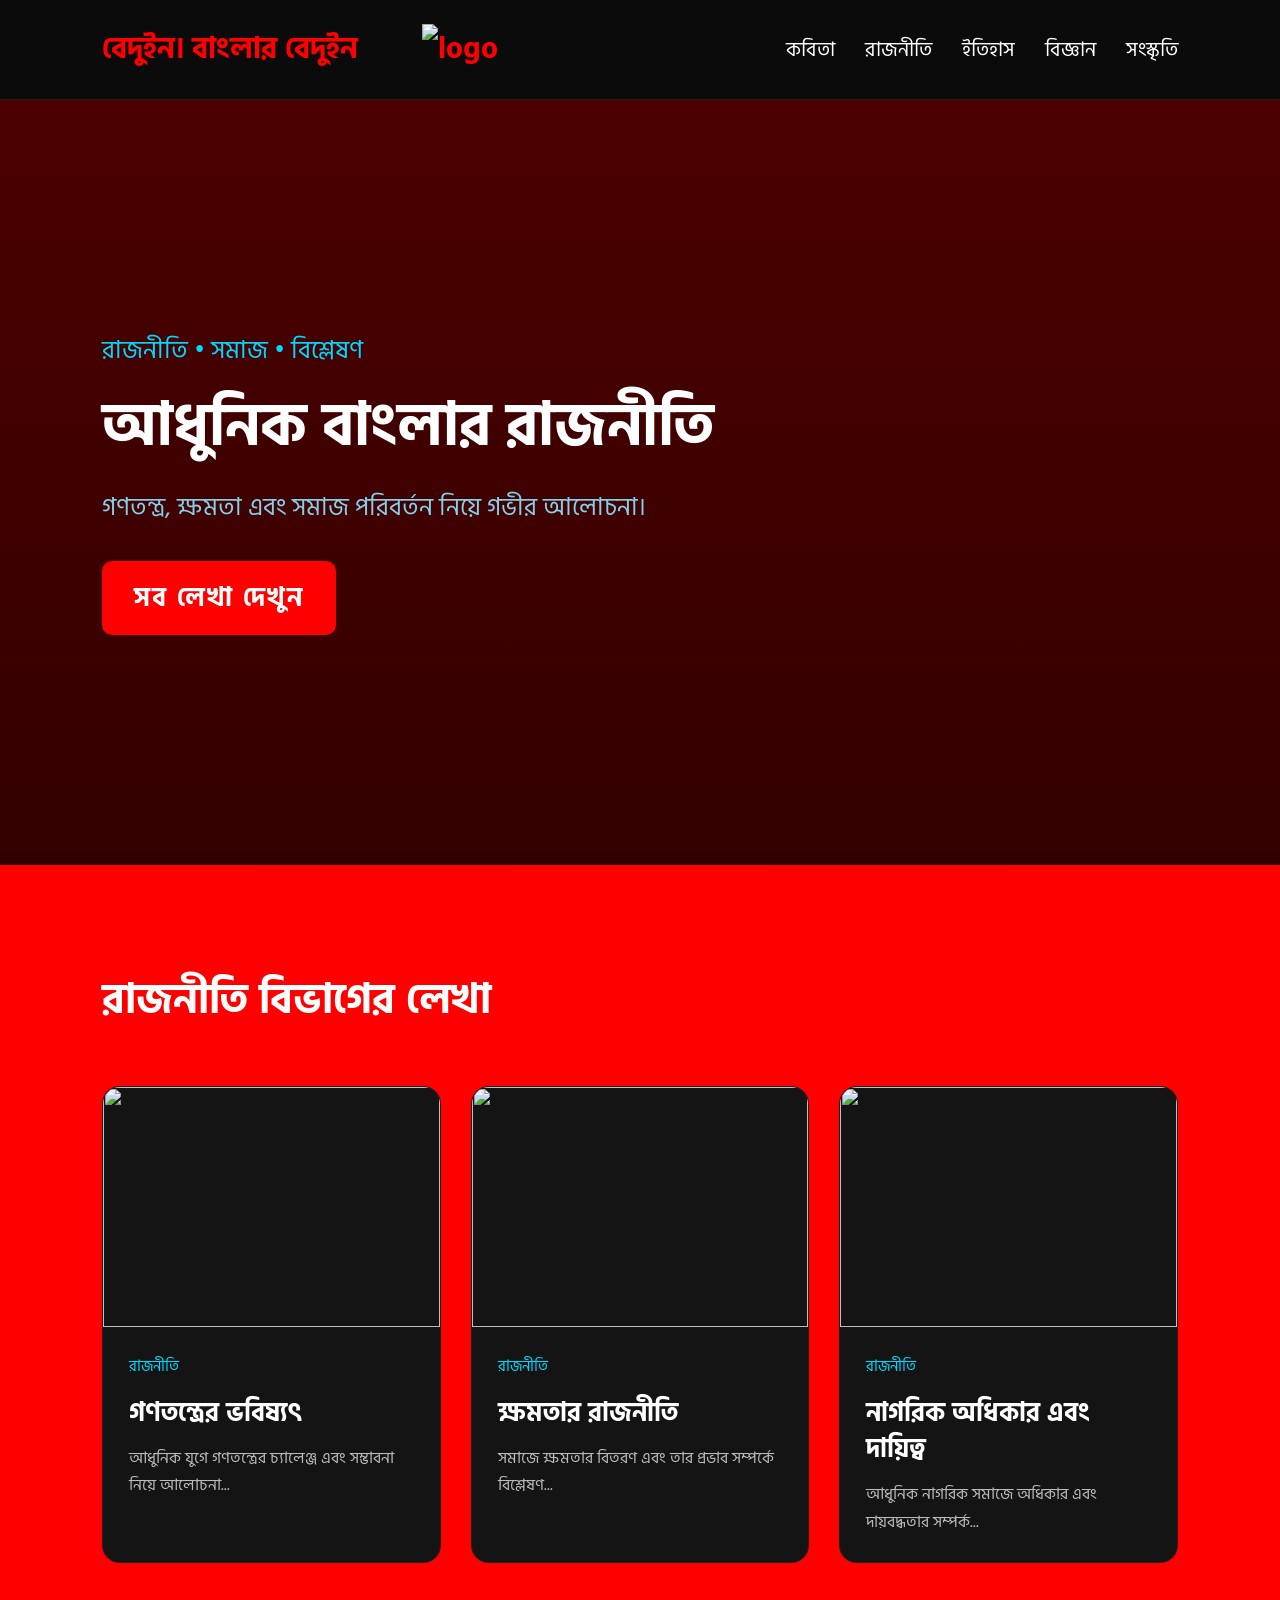
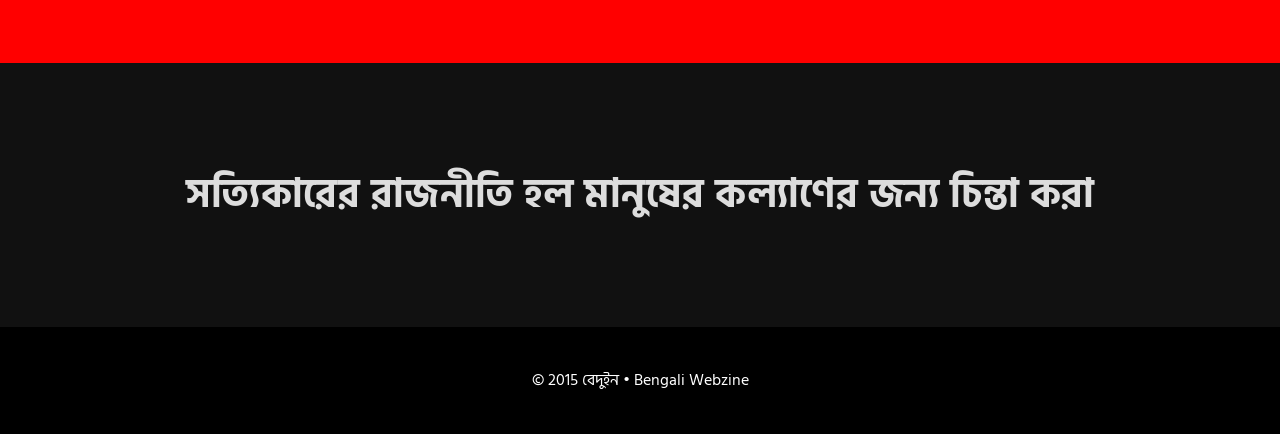
==== polity.html @ a31466f6 "Add polity.html for politics section This file contains the HTML structure for the politics section " ====
<!DOCTYPE html>
<html lang="bn">

<head>
  <meta charset="UTF-8">
  <meta name="viewport" content="width=device-width, initial-scale=1.0">
  <title>রাজনীতি | বেদুইন</title>
  <link rel="preconnect" href="https://fonts.googleapis.com">
  <link rel="preconnect" href="https://fonts.gstatic.com" crossorigin>
  <link href="https://fonts.googleapis.com/css2?family=Hind+Siliguri:wght@400;500;600;700&display=swap" rel="stylesheet">
  <link rel="stylesheet" href="style.css">
</head>

<body>

  <!-- NAVBAR (index.html এর মতোই) -->
  <header>
    <nav class="navbar">
      <div class="logo">বেদুইন। বাংলার বেদুইন </div>
      <div class="logo">
        <img src="https://i.ibb.co/3Y8QFjqq/logo-12.png" alt="logo">
      </div>
      <ul class="nav-links">
        <li><a href="index.html">কবিতা</a></li>
        <li><a href="politics.html">রাজনীতি</a></li>
        <li><a href="history.html">ইতিহাস</a></li>
        <li><a href="science.html">বিজ্ঞান</a></li>
        <li><a href="culture.html">সংস্কৃতি</a></li>
      </ul>
    </nav>
  </header>

  <!-- HERO SECTION (শুধু Title বদলাবেন) -->
  <section class="hero">
    <div class="hero-content">
      <p class="hero-tag">রাজনীতি • সমাজ • বিশ্লেষণ</p>
      <h1>আধুনিক বাংলার রাজনীতি</h1>
      <p class="hero-text">
        গণতন্ত্র, ক্ষমতা এবং সমাজ পরিবর্তন নিয়ে গভীর আলোচনা।
      </p>
      <button class="kalpurush-btn">সব লেখা দেখুন</button>
    </div>
  </section>

  <!-- FEATURED ARTICLES (শুধু category এবং content বদলাবেন) -->
  <section class="featured-section">
    <div class="section-title">
      <h2>রাজনীতি বিভাগের লেখা</h2>
    </div>

    <div class="article-grid">

      <article class="card">
        <img src="https://images.unsplash.com/photo-1504711434969-e33886168f5c?q=80&w=1200&auto=format&fit=crop" alt="">
        <div class="card-content">
          <span class="category">রাজনীতি</span>
          <h3>গণতন্ত্রের ভবিষ্যৎ</h3>
          <p>আধুনিক যুগে গণতন্ত্রের চ্যালেঞ্জ এবং সম্ভাবনা নিয়ে আলোচনা...</p>
        </div>
      </article>

      <article class="card">
        <img src="https://images.unsplash.com/photo-1517048676732-d65bc937f952?q=80&w=1200&auto=format&fit=crop" alt="">
        <div class="card-content">
          <span class="category">রাজনীতি</span>
          <h3>ক্ষমতার রাজনীতি</h3>
          <p>সমাজে ক্ষমতার বিতরণ এবং তার প্রভাব সম্পর্কে বিশ্লেষণ...</p>
        </div>
      </article>

      <article class="card">
        <img src="https://images.unsplash.com/photo-1498050108023-c5249f4df085?q=80&w=1200&auto=format&fit=crop" alt="">
        <div class="card-content">
          <span class="category">রাজনীতি</span>
          <h3>নাগরিক অধিকার এবং দায়িত্ব</h3>
          <p>আধুনিক নাগরিক সমাজে অধিকার এবং দায়বদ্ধতার সম্পর্ক...</p>
        </div>
      </article>

    </div>
  </section>

  <!-- QUOTE SECTION -->
  <section class="quote-section">
    <blockquote>
      সত্যিকারের রাজনীতি হল মানুষের কল্যাণের জন্য চিন্তা করা
    </blockquote>
  </section>

  <!-- FOOTER -->
  <footer>
    <p>© 2015 বেদুইন • Bengali Webzine</p>
  </footer>

</body>

</html>
---- style.css ----
*{
  margin:0;
  padding:0;
  box-sizing:border-box;
}

body{
  background:red;
  color:white;
  font-family:'Hind Siliguri', sans-serif;
  line-height:1.7;
}

img{
  width:100%;
  display:block;
}

/* NAVBAR */

.navbar{
  display:flex;
  justify-content:space-between;
  align-items:center;
  padding:24px 8%;
  border-bottom:1px solid rgba(255,255,255,0.08);
  background:#0b0b0b;
  position:sticky;
  top:0;
  z-index:100;
}

.logo{
  display:flex;
  align-items:center;
  font-size:30px;
  font-weight:700;
  color:red;
}

.logo img{
  width:300px;
  height:auto;
  object-fit:contain;
  transition:0.3s;
}

.logo img:hover{
  transform:scale(1.05);
}

.nav-links{
  display:flex;
  list-style:none;
  gap:30px;
}

.nav-links a{
  text-decoration:none;
  color:white;
  transition:0.3s
  font-size:30px;
  transition:0.3s;
  font-size:20px;
}

.nav-links a:hover{
  color:#00d9ff;
}


/* HERO SECTION */

.hero{
  min-height:85vh;
  display:flex;
  align-items:center;
  padding:80px 8%;

  background:
  linear-gradient(rgba(0,0,0,0.7), rgba(0,0,0,0.8)),
  url('https://images.unsplash.com/photo-1495020689067-958852a7765e?q=80&w=1600&auto=format&fit=crop');

  background-size:cover;
  background-position:center;
}

.hero-content{
  max-width:760px;
}

.hero-tag{
  color:#00d9ff;
  margin-bottom:18px;
  font-size:25px;
}

.hero h1{
  font-size:60px;
  line-height:1.2;
  margin-bottom:24px;
}

.hero-text{
  font-size:25px;
  color:#87CEEB;
  margin-bottom:32px;
  font-style:normal;
}

/* BUTTON FONT ONLY KALPURUSH */

.kalpurush-btn{
  padding:16px 32px;
  border:none;
  background:red;
  color:white;
  font-size:26px;
  font-weight:900;
  border-radius:10px;
  cursor:pointer;
  transition:0.3s;

  font-family:'Hind Siliguri', sans-serif;
  font-weight:bold;
  font-style:normal;
  text-transform:uppercase;
  letter-spacing:2px;
}

.kalpurush-btn:hover{
  background:#ff3333;
  box-shadow:0 0 25px rgba(135,206,235,0.5), 0 0 15px rgba(255,255,0,0.3);
  transform:scale(1.05);
}


/* FEATURED SECTION */

.featured-section{
  padding:100px 8%;
}

.section-title h2{
  font-size:42px;
  margin-bottom:50px;
}

.article-grid{
  display:grid;
  grid-template-columns:repeat(auto-fit,minmax(300px,1fr));
  gap:30px;
}

.card{
  background:#141414;
  border-radius:18px;
  overflow:hidden;
  transition:0.3s;
  border:1px solid rgba(255,255,255,0.06);
}

.card:hover{
  transform:translateY(-8px);
}

.card img{
  height:240px;
  object-fit:cover;
}

.card-content{
  padding:26px;
}

.category{
  color:#00d9ff;
  font-size:15px;
}

.card h3{
  margin:14px 0;
  font-size:26px;
  line-height:1.4;
}

.card p{
  color:#bbbbbb;
}


/* QUOTE SECTION */

.quote-section{
  padding:100px 10%;
  text-align:center;
  background:#111111;
}

.quote-section blockquote{
  font-size:40px;
  line-height:1.6;
  color:#dddddd;
  font-family:'Hind Siliguri', sans-serif;
  font-weight:700;
  letter-spacing:0.5px;
}


/* FOOTER */

footer{
  text-align:center;
  padding:40px;
  background:black;
  color:white;
  font-style:normal;
}


/* RESPONSIVE */

@media(max-width:900px){

  .navbar{
    flex-direction:column;
    gap:20px;
  }

  .nav-links{
    flex-wrap:wrap;
    justify-content:center;
  }

  .hero h1{
    font-size:40px;
  }

  .quote-section blockquote{
    font-size:28px;
  }

}
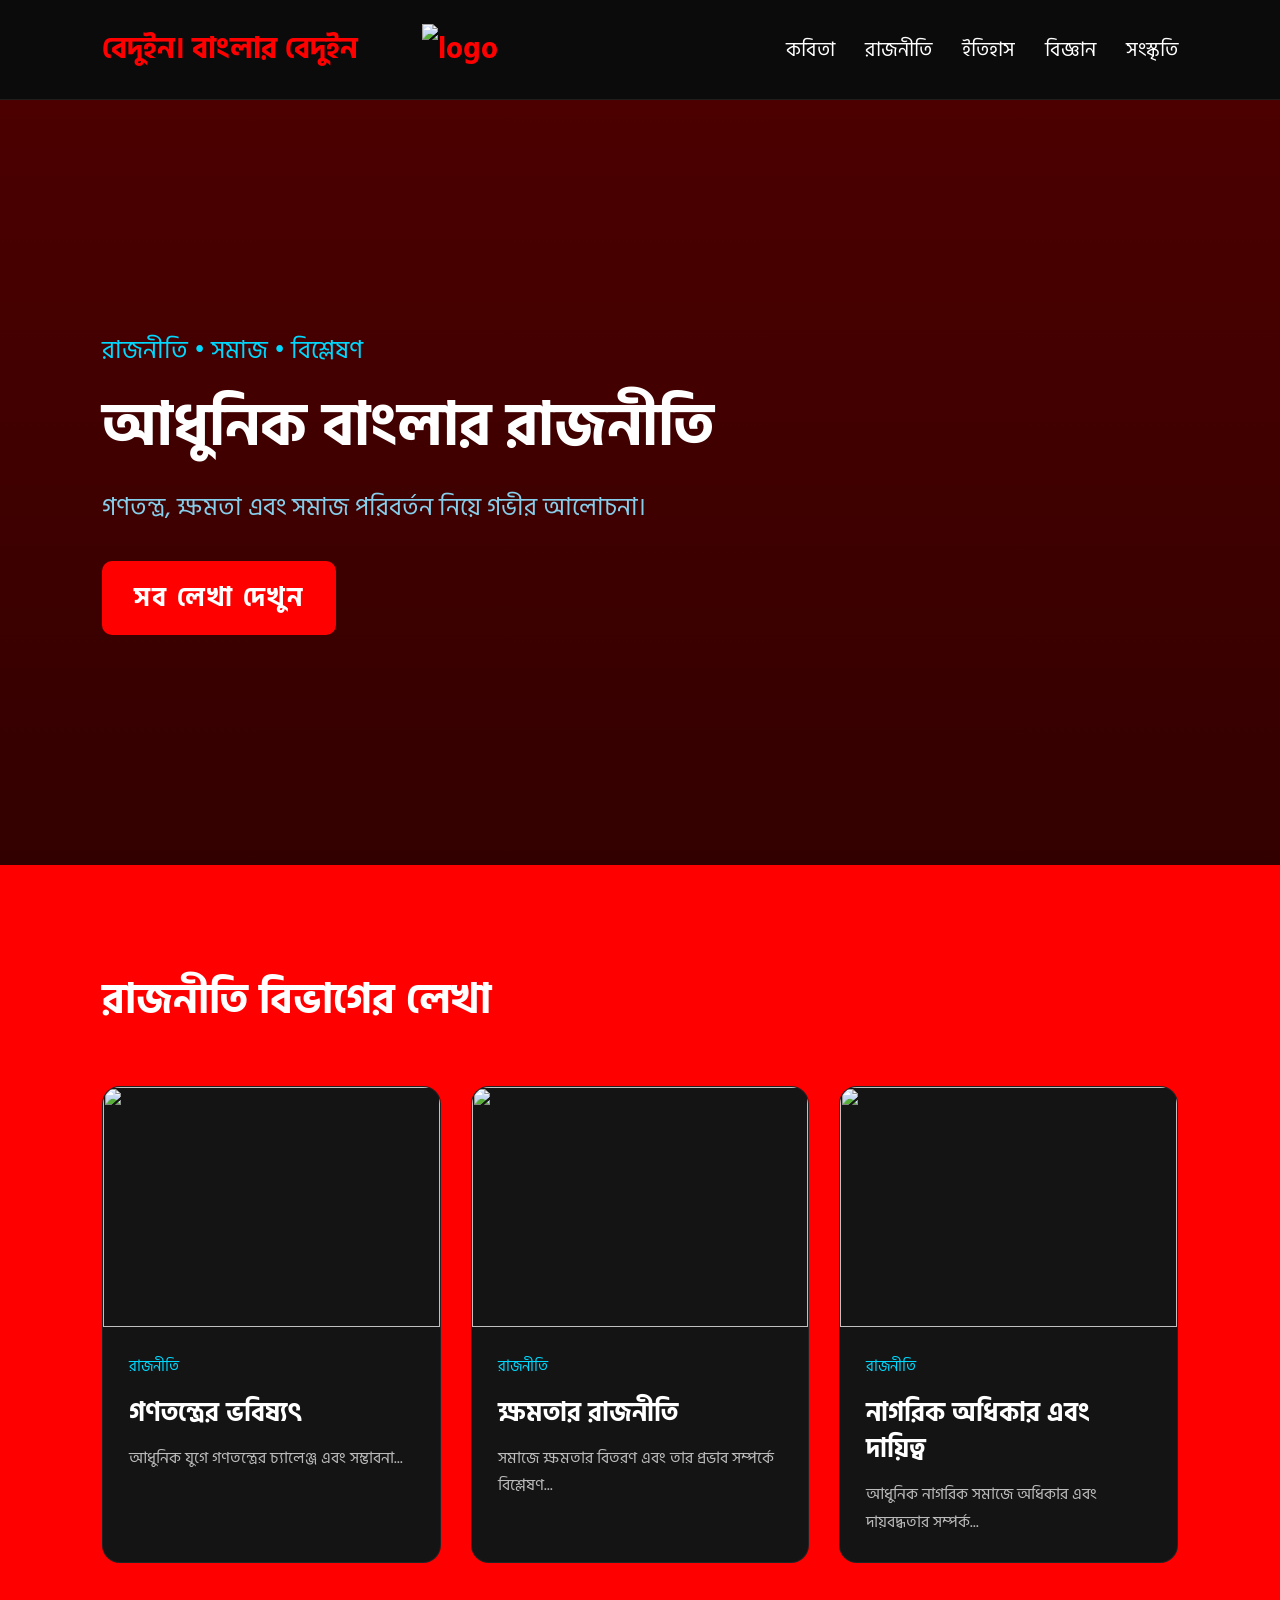
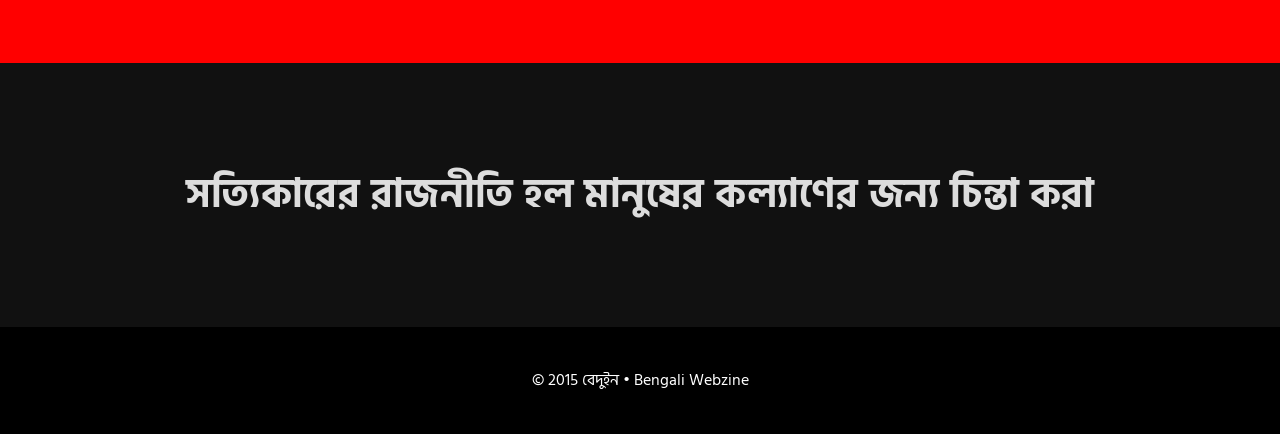
==== commit 68f145b4: "Wrap article content in anchor tag for linking" ====
--- a/polity.html
+++ b/polity.html
@@ -22,7 +22,7 @@
       </div>
       <ul class="nav-links">
         <li><a href="index.html">কবিতা</a></li>
-        <li><a href="politics.html">রাজনীতি</a></li>
+        <li><a href="polity.html">রাজনীতি</a></li>
         <li><a href="history.html">ইতিহাস</a></li>
         <li><a href="science.html">বিজ্ঞান</a></li>
         <li><a href="culture.html">সংস্কৃতি</a></li>
@@ -51,13 +51,15 @@
     <div class="article-grid">
 
       <article class="card">
-        <img src="https://images.unsplash.com/photo-1504711434969-e33886168f5c?q=80&w=1200&auto=format&fit=crop" alt="">
-        <div class="card-content">
-          <span class="category">রাজনীতি</span>
-          <h3>গণতন্ত্রের ভবিষ্যৎ</h3>
-          <p>আধুনিক যুগে গণতন্ত্রের চ্যালেঞ্জ এবং সম্ভাবনা নিয়ে আলোচনা...</p>
-        </div>
-      </article>
+  <a href="article-page.html" style="text-decoration: none; color: inherit;">
+    <img src="https://images.unsplash.com/photo-1504711434969-e33886168f5c?q=80&w=1200&auto=format&fit=crop" alt="">
+    <div class="card-content">
+      <span class="category">রাজনীতি</span>
+      <h3>গণতন্ত্রের ভবিষ্যৎ</h3>
+      <p>আধুনিক যুগে গণতন্ত্রের চ্যালেঞ্জ এবং সম্ভাবনা...</p>
+    </div>
+  </a>
+</article>
 
       <article class="card">
         <img src="https://images.unsplash.com/photo-1517048676732-d65bc937f952?q=80&w=1200&auto=format&fit=crop" alt="">
